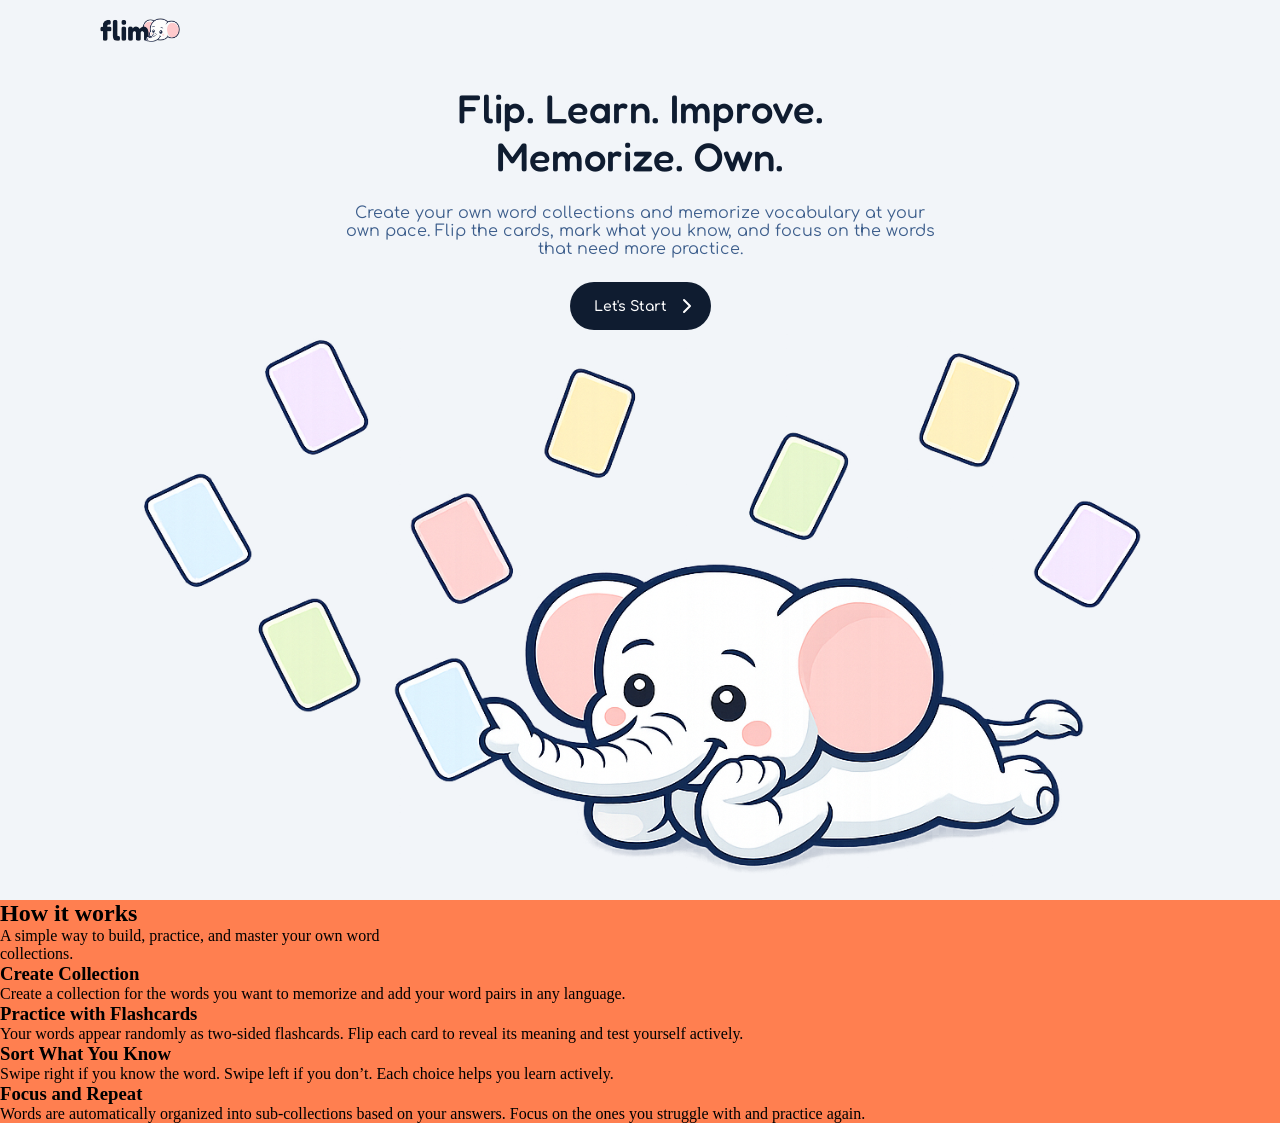
==== index.html @ c34bf639 "feat(landing): add how section structure" ====
<!DOCTYPE html>
<html lang="en">
<head>
    <meta charset="UTF-8">
    <meta name="viewport" content="width=device-width, initial-scale=1.0">
    <link href="https://fonts.googleapis.com/css2?family=Comfortaa:wght@300..700&family=Fredoka:wght@300..700&display=swap" rel="stylesheet">
    <link rel="stylesheet" href="./src/css/base.css">
    <link rel="stylesheet" href="./src/css/landing.css">
    <title>Flimo</title>
</head>
<body>
    <header class="header">
        <img src="./assets/images/flimo-logo.svg" alt="Flimo Logo" class="logo">
    </header>

    <main>
        <section class="hero">
            <div class="hero-content">
                <h1 class="hero-title">
                    Flip. Learn. Improve.<br>
                    Memorize. Own.
                </h1>

                <p class="hero-subtitle">
                    Create your own word collections and memorize vocabulary at your<br> own pace.
                    Flip the cards, mark what you know, and focus on the words<br> that need more practice.
                </p>

                <button class="hero-btn" type="button">
                    <span>Let's Start</span>
                    <svg 
                        xmlns="http://www.w3.org/2000/svg" 
                        viewBox="0 0 24 24">
                        <path d="m9 18 6-6-6-6"/>
                    </svg>
                </button>
            </div>
            <div class="hero-visual">
                <img src="./assets/images/hero-visual.png" alt="Flimo flashcard illustration">
            </div>
        </section>
        <section class="how">
            <div class="how-header">
                <h2 class="how-title">How it works</h2>
                <p class="how-subtitle">A simple way to build, practice, and master your own word<br> collections.</p>
            </div>
            <div class="how-features">
                <div class="feature-card">
                    <div class="feature-icon"></div>
                    <h3 class="feature-title">Create Collection</h3>
                    <p class="feature-text">
                        Create a collection for the words you want 
                        to memorize and add your word pairs in any language.
                    </p>
                </div>
                <div class="feature-card">
                    <div class="feature-icon"></div>
                    <h3 class="feature-title">Practice with Flashcards</h3>
                    <p class="feature-text">
                        Your words appear randomly as two-sided flashcards. 
                        Flip each card to reveal its meaning 
                        and test yourself actively.
                    </p>
                </div>
                <div class="feature-card">
                    <div class="feature-icon"></div>
                    <h3 class="feature-title">Sort What You Know</h3>
                    <p class="feature-text">
                        Swipe right if you know the word. 
                        Swipe left if you don’t. Each choice helps you learn actively.
                    </p>
                </div>
                <div class="feature-card">
                    <div class="feature-icon"></div>
                    <h3 class="feature-title">Focus and Repeat</h3>
                    <p class="feature-text">
                        Words are automatically organized into 
                        sub-collections based on your answers. 
                        Focus on the ones you struggle with and practice again.
                    </p>
                </div>
            </div>
        </section>
    </main>
</body>
</html>
---- src/css/base.css ----
* {
  margin: 0;
  padding: 0;
  box-sizing: border-box;
}
---- src/css/landing.css ----
body {
    background-color: #F2F5F9;
}

.header {
    height: 60px;

    display: flex;
    align-items: center;
    padding-left: 100px;
}

.logo {
    height: 24px;
}

.hero {
    height: calc(100vh - 60px);

    display: flex;
    flex-direction: column;
    align-items: center;
}

.hero-content {
    margin-top: 24px;

    display: flex;
    flex-direction: column;
    align-items: center;
}

.hero-title {
    text-align: center;
    font-family: 'Fredoka', sans-serif;
    font-weight: 500;
    font-size: 40px;
    color: #0F1C30;
}

.hero-subtitle {
    text-align: center;
    font-family: 'Comfortaa', sans-serif;
    font-size: 16px;
    color: #3D5E8C;
    margin-top: 24px;
}

.hero-btn {
    margin-top: 24px;
    padding: 12px 12px 12px 24px;

    display: inline-flex;
    align-items: center;
    gap: 8px;

    border: none;
    border-radius: 24px;
    cursor: pointer;

    font-family: 'Comfortaa', sans-serif;
    font-weight: 600;
    font-size: 14px;
    background-color: #0F1C30;
    color: white;
    transition: all 0.2s ease;
}

.hero-btn:hover {
    background-color: #16253f;
    transform: translateY(-2px);
}

.hero-btn svg {
    width: 24px;
    height: 24px;
    stroke: currentColor;
    stroke-width: 2;
    stroke-linecap: round;
    stroke-linejoin: round;
    fill: none;
}

.hero-visual {
    margin-bottom: 24px;
    display: flex;
    justify-content: center;
    overflow: hidden;
}

.hero-visual img {
    max-width: 100%;
    height: auto;
    display: block;
}

.how {
    background-color: coral;
}
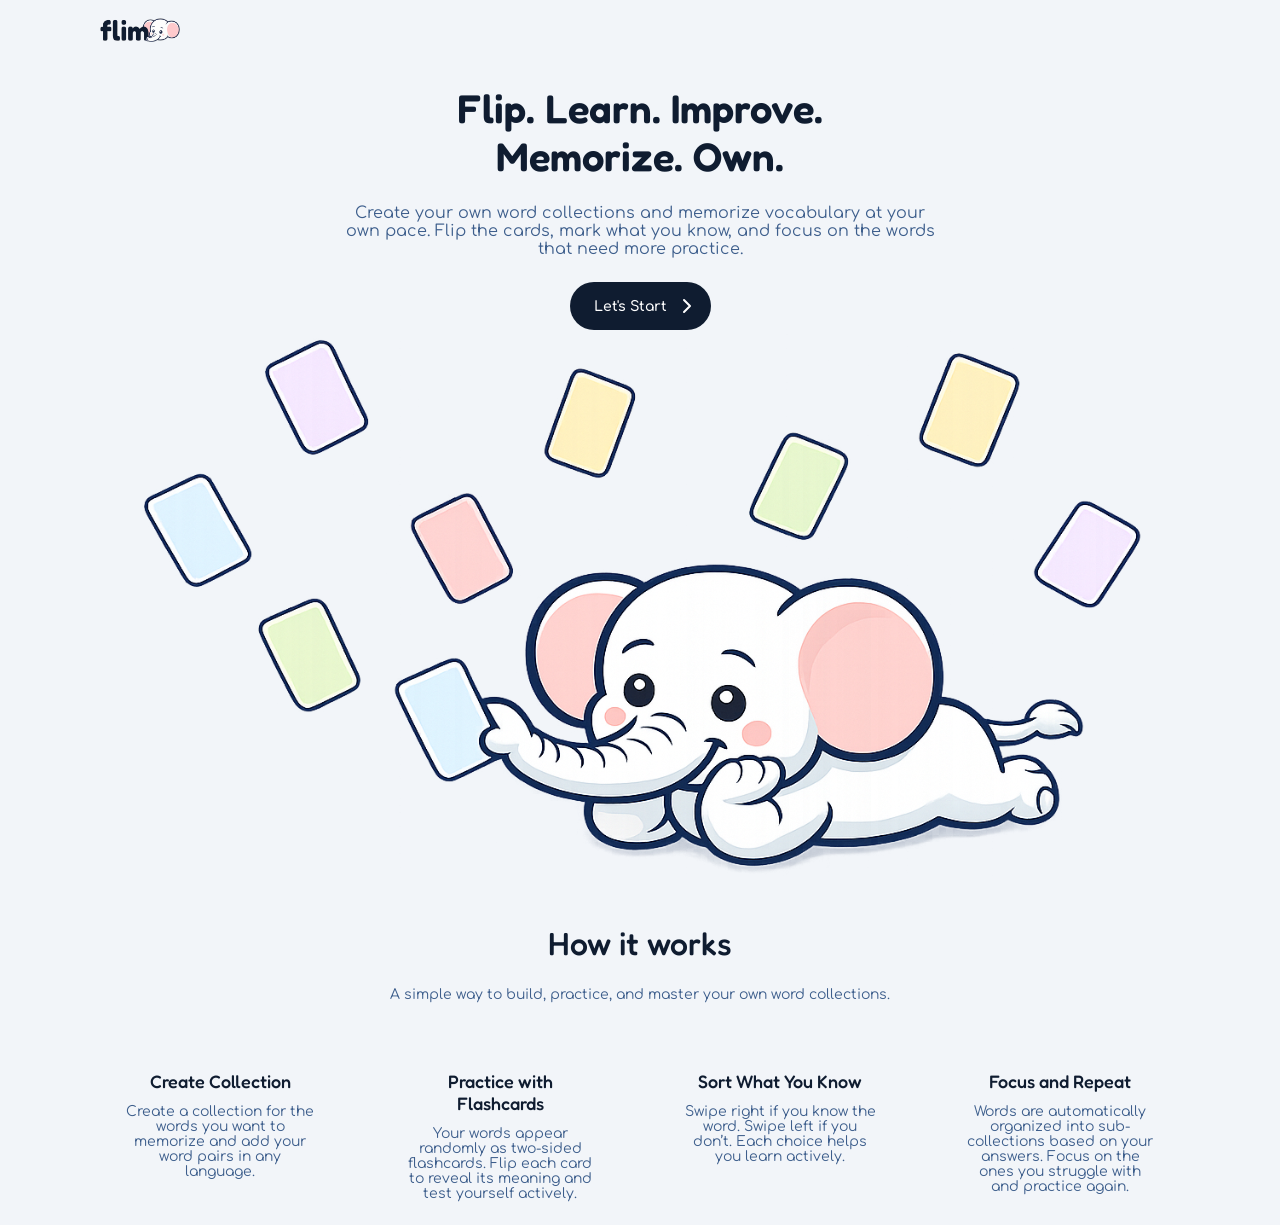
==== commit 9c9dd9c1: "style(landing): add how section grid layout and feature cards" ====
--- a/index.html
+++ b/index.html
@@ -42,7 +42,7 @@
         <section class="how">
             <div class="how-header">
                 <h2 class="how-title">How it works</h2>
-                <p class="how-subtitle">A simple way to build, practice, and master your own word<br> collections.</p>
+                <p class="how-subtitle">A simple way to build, practice, and master your own word collections.</p>
             </div>
             <div class="how-features">
                 <div class="feature-card">
--- a/src/css/landing.css
+++ b/src/css/landing.css
@@ -33,7 +33,7 @@
 .hero-title {
     text-align: center;
     font-family: 'Fredoka', sans-serif;
-    font-weight: 500;
+    font-weight: 600;
     font-size: 40px;
     color: #0F1C30;
 }
@@ -95,5 +95,55 @@
 }
 
 .how {
-    background-color: coral;
+    padding: 0 100px;
+    display: flex;
+    flex-direction: column;
+    align-items: center;
+}
+
+.how-header {
+    margin-top: 24px;
+    text-align: center;
+}
+
+.how-title {
+    font-family: 'Fredoka', sans-serif;
+    font-size: 32px;
+    font-weight: 500;
+    color: #0F1C30;
+}
+
+.how-subtitle {
+    margin-top: 24px;
+    font-family: 'Comfortaa', sans-serif;
+    font-size: 14px;
+    color: #3D5E8C;
+}
+
+.how-features {
+    margin-top: 24px;
+    display: grid;
+    grid-template-columns: repeat(4, 1fr);
+    gap: 40px;
+}
+
+.feature-card {
+    padding: 24px 24px;
+    border-radius: 24px;
+    text-align: center;
+}
+
+.feature-title {
+    margin-top: 20px;
+    font-family: 'Fredoka', sans-serif;
+    font-size: 18px;
+    font-weight: 500;
+    color: #0F1C30;
+}
+
+.feature-text {
+    margin-top: 12px;
+    font-family: 'Comfortaa', sans-serif;
+    font-size: 14px;
+    color: #3D5E8C;
 }
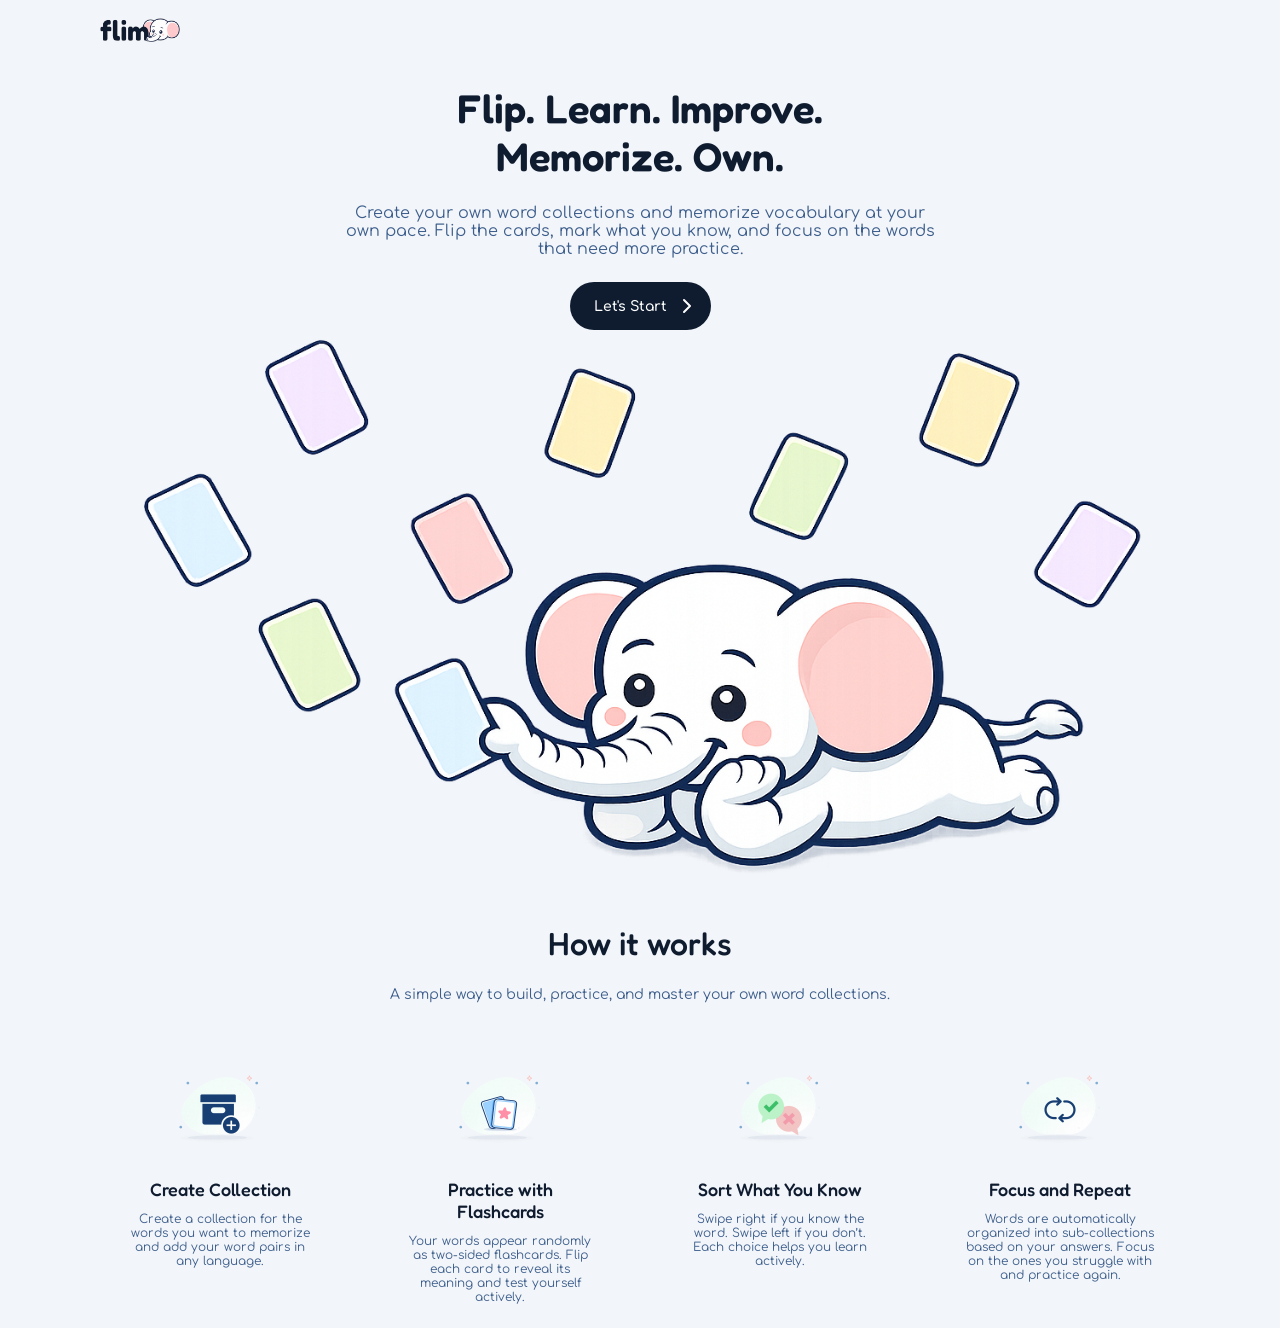
==== commit 443fd115: "feat(landing): add feature icons to how cards" ====
--- a/index.html
+++ b/index.html
@@ -46,7 +46,9 @@
             </div>
             <div class="how-features">
                 <div class="feature-card">
-                    <div class="feature-icon"></div>
+                    <div class="feature-icon">
+                        <img src="./assets/images/icon-collection.png" alt="Create Collection icon">
+                    </div>
                     <h3 class="feature-title">Create Collection</h3>
                     <p class="feature-text">
                         Create a collection for the words you want 
@@ -54,7 +56,9 @@
                     </p>
                 </div>
                 <div class="feature-card">
-                    <div class="feature-icon"></div>
+                    <div class="feature-icon">
+                        <img src="./assets/images/icon-card.png" alt="Create Collection icon">
+                    </div>
                     <h3 class="feature-title">Practice with Flashcards</h3>
                     <p class="feature-text">
                         Your words appear randomly as two-sided flashcards. 
@@ -63,7 +67,9 @@
                     </p>
                 </div>
                 <div class="feature-card">
-                    <div class="feature-icon"></div>
+                    <div class="feature-icon">
+                        <img src="./assets/images/icon-tf.png" alt="Create Collection icon">
+                    </div>
                     <h3 class="feature-title">Sort What You Know</h3>
                     <p class="feature-text">
                         Swipe right if you know the word. 
@@ -71,7 +77,9 @@
                     </p>
                 </div>
                 <div class="feature-card">
-                    <div class="feature-icon"></div>
+                    <div class="feature-icon">
+                        <img src="./assets/images/icon-loop.png" alt="Create Collection icon">
+                    </div>
                     <h3 class="feature-title">Focus and Repeat</h3>
                     <p class="feature-text">
                         Words are automatically organized into 
--- a/src/css/landing.css
+++ b/src/css/landing.css
@@ -134,7 +134,6 @@
 }
 
 .feature-title {
-    margin-top: 20px;
     font-family: 'Fredoka', sans-serif;
     font-size: 18px;
     font-weight: 500;
@@ -144,6 +143,20 @@
 .feature-text {
     margin-top: 12px;
     font-family: 'Comfortaa', sans-serif;
-    font-size: 14px;
+    font-size: 12px;
     color: #3D5E8C;
+}
+
+.feature-icon {
+    margin: 0 auto;
+    display: flex;
+    align-items: center;
+    justify-content: center;
+}
+
+.feature-icon img{
+    width: 128px;
+    height: auto;
+    object-fit: contain;
+    display: block;
 }
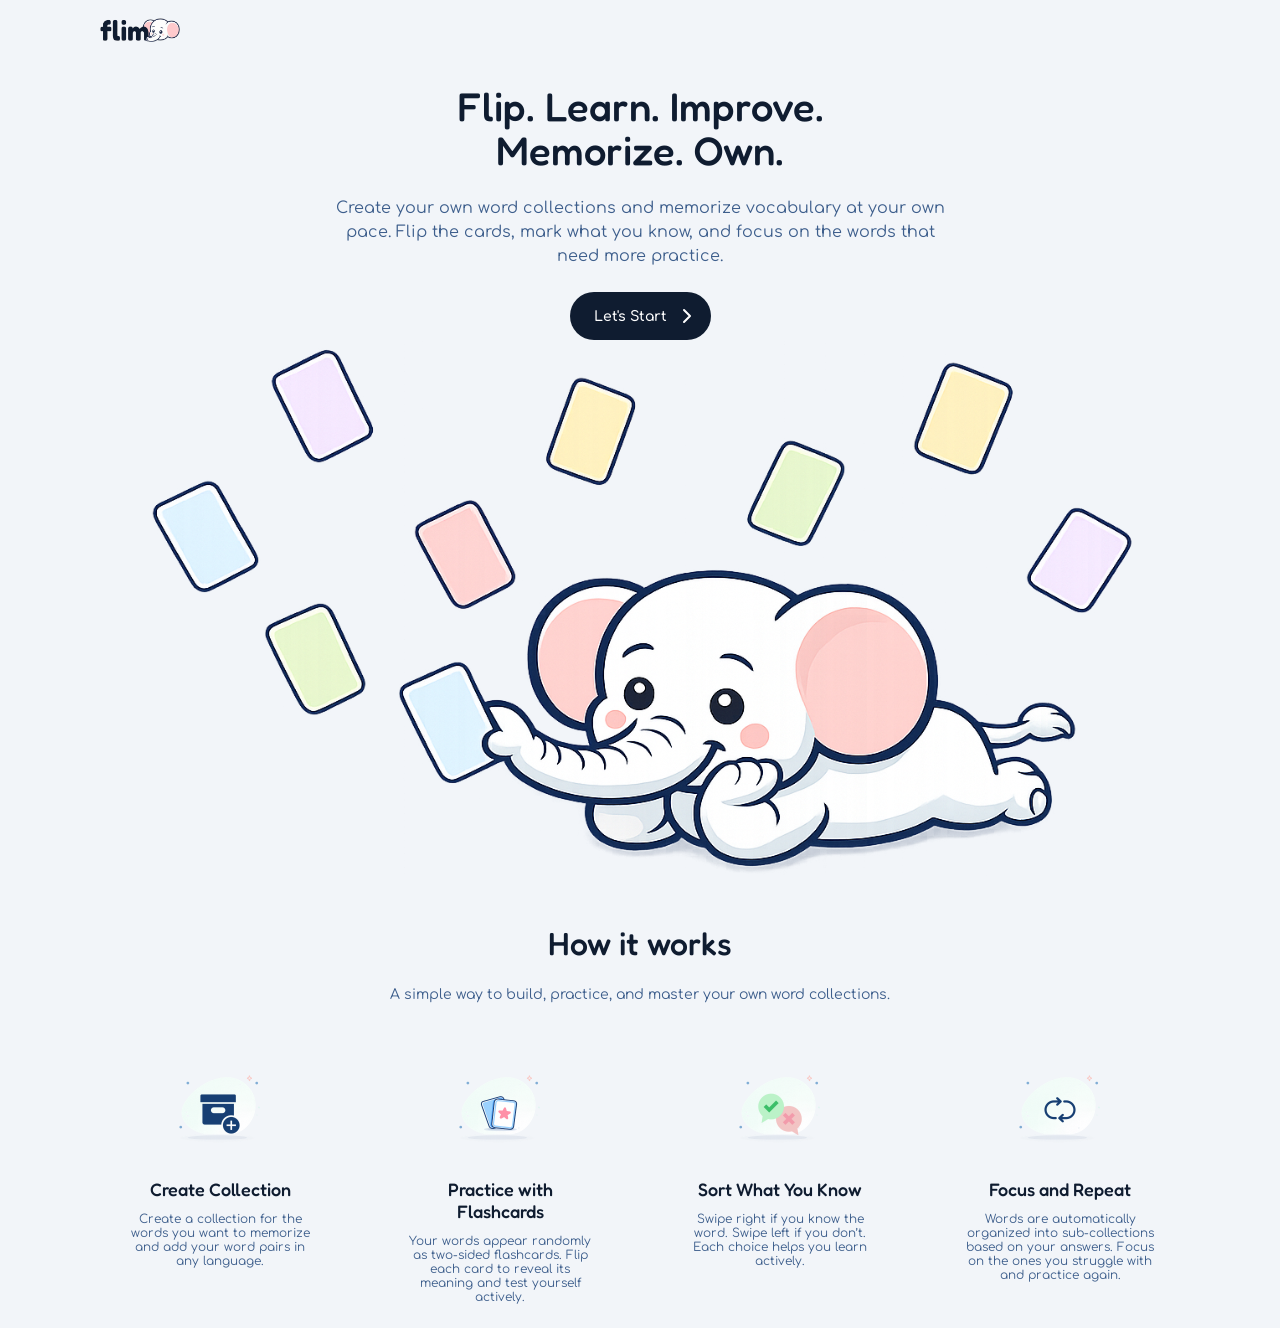
==== commit 6352af98: "refactor(landing): remove br tags and rely on css wrapping" ====
--- a/index.html
+++ b/index.html
@@ -17,13 +17,12 @@
         <section class="hero">
             <div class="hero-content">
                 <h1 class="hero-title">
-                    Flip. Learn. Improve.<br>
-                    Memorize. Own.
+                    Flip. Learn. Improve. Memorize. Own.
                 </h1>
 
                 <p class="hero-subtitle">
-                    Create your own word collections and memorize vocabulary at your<br> own pace.
-                    Flip the cards, mark what you know, and focus on the words<br> that need more practice.
+                    Create your own word collections and memorize vocabulary at your own pace. 
+                    Flip the cards, mark what you know, and focus on the words that need more practice.
                 </p>
 
                 <button class="hero-btn" type="button">
--- a/src/css/landing.css
+++ b/src/css/landing.css
@@ -31,14 +31,18 @@
 }
 
 .hero-title {
+    max-width: 520px;
+    line-height: 1.1;
     text-align: center;
     font-family: 'Fredoka', sans-serif;
-    font-weight: 600;
+    font-weight: 500;
     font-size: 40px;
     color: #0F1C30;
 }
 
 .hero-subtitle {
+    max-width: 620px;
+    line-height: 1.5;
     text-align: center;
     font-family: 'Comfortaa', sans-serif;
     font-size: 16px;
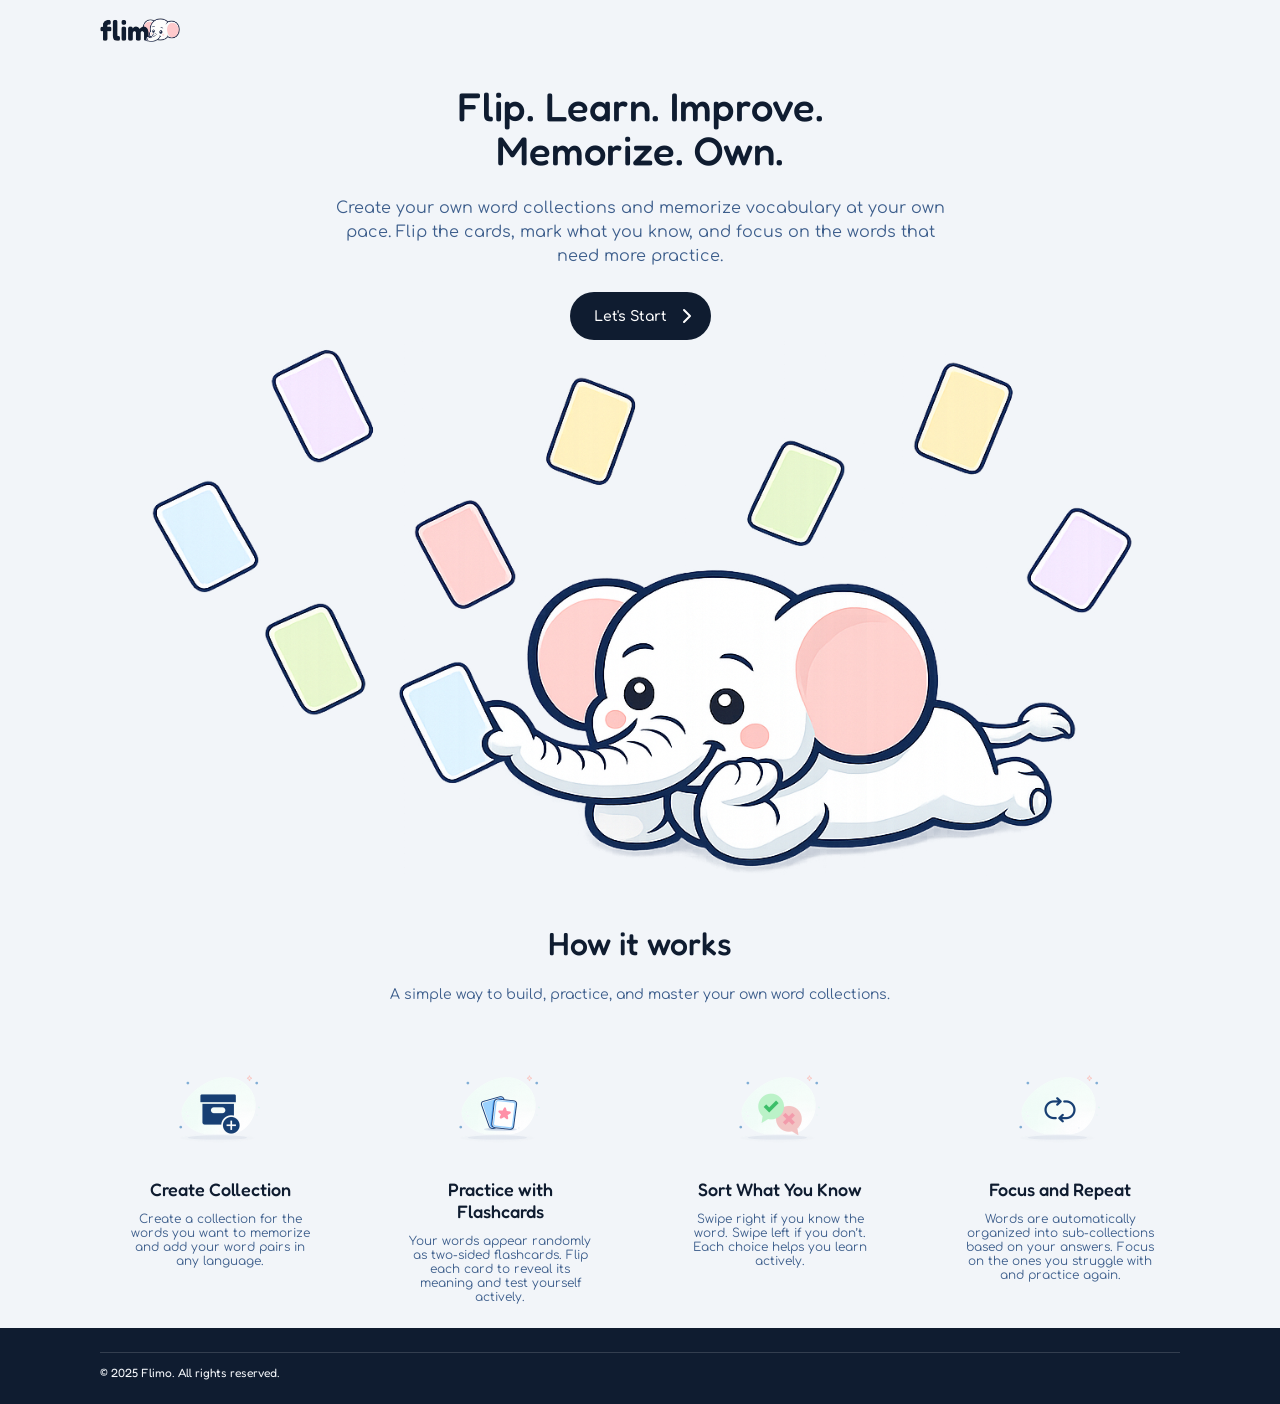
==== commit e9325fd7: "feat(landing): add styled footer with divider and layout" ====
--- a/index.html
+++ b/index.html
@@ -89,5 +89,11 @@
             </div>
         </section>
     </main>
+    <footer class="footer">
+        <div class="divider"></div>
+        <div class="footer-content">
+            <p class="footer-text">© 2025 Flimo. All rights reserved.</p>
+        </div>
+    </footer>
 </body>
 </html>
--- a/src/css/landing.css
+++ b/src/css/landing.css
@@ -163,4 +163,25 @@
     height: auto;
     object-fit: contain;
     display: block;
+}
+
+.footer {
+  padding: 24px 100px;
+  background-color: #0F1C30;
+
+  display: flex;
+  flex-direction: column;
+  gap: 12px;
+}
+
+.divider {
+  height: 1px;
+  width: 100%;
+  background-color: rgba(255, 255, 255, 0.15);
+}
+
+.footer-text {
+    font-family: 'Fredoka', sans-serif;
+    font-size: 12px;
+    color: #F2F5F9;
 }
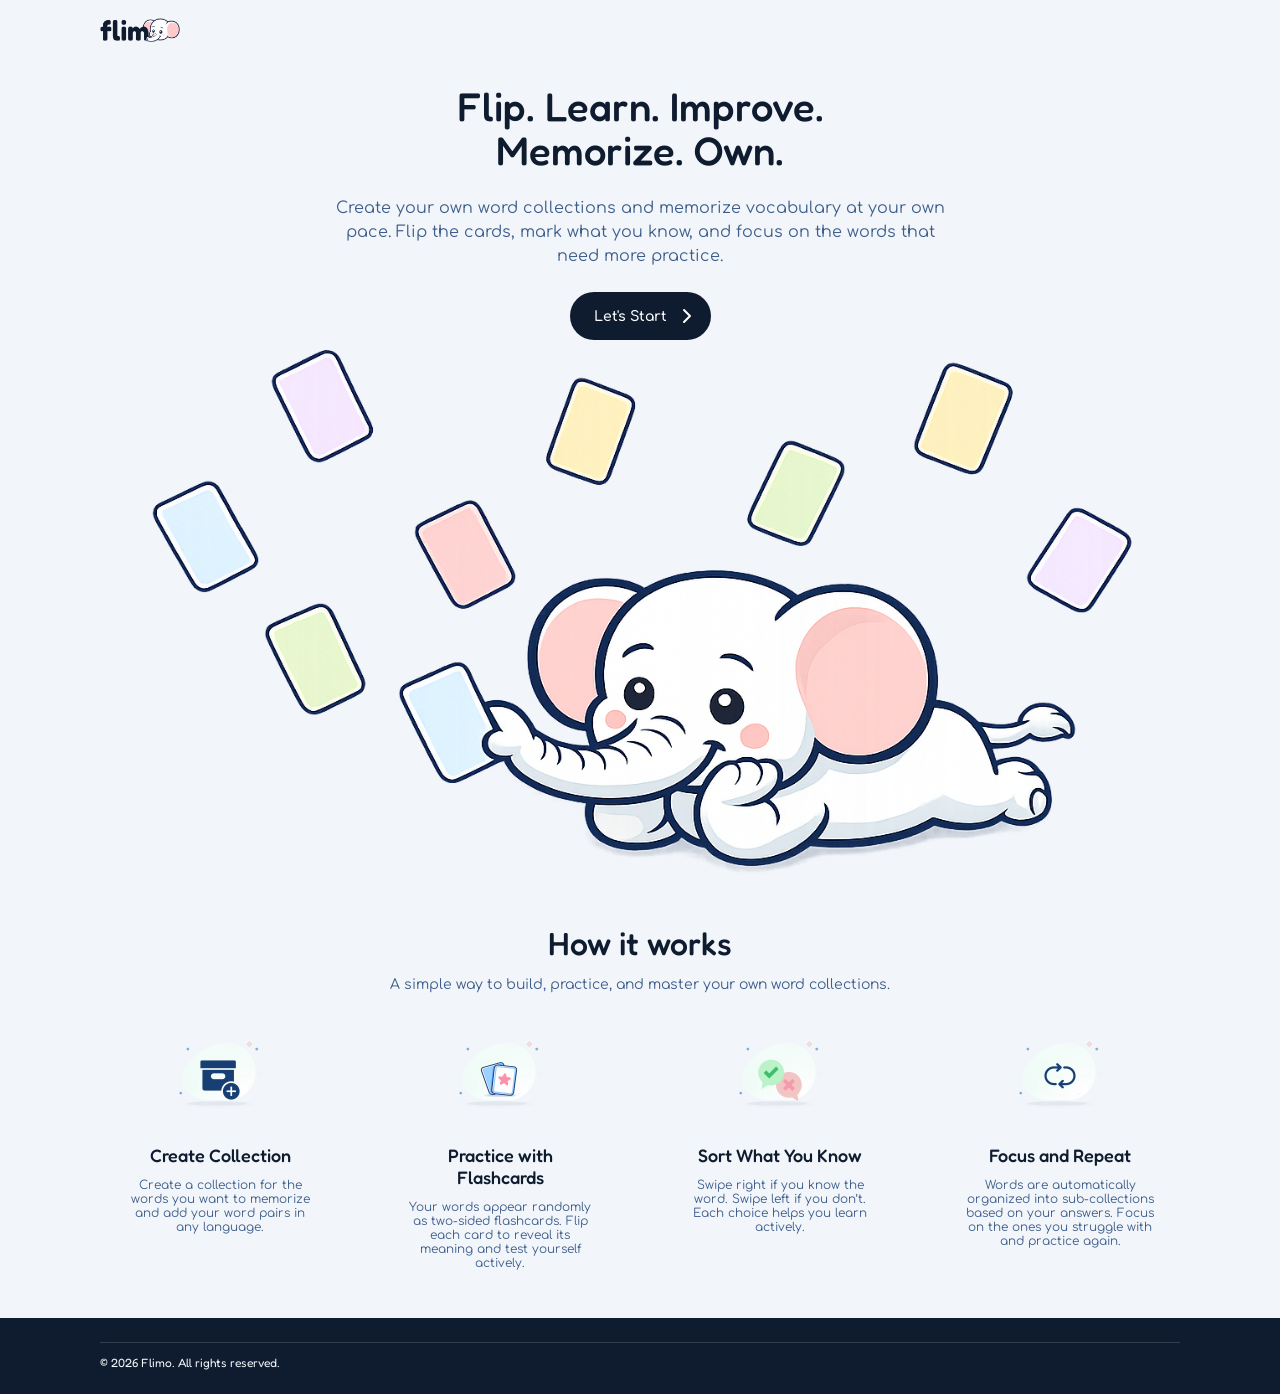
==== commit b22c6d02: "fix(landing): update footer year to 2026" ====
--- a/index.html
+++ b/index.html
@@ -92,7 +92,7 @@
     <footer class="footer">
         <div class="divider"></div>
         <div class="footer-content">
-            <p class="footer-text">© 2025 Flimo. All rights reserved.</p>
+            <p class="footer-text">© 2026 Flimo. All rights reserved.</p>
         </div>
     </footer>
 </body>
--- a/src/css/landing.css
+++ b/src/css/landing.css
@@ -99,7 +99,7 @@
 }
 
 .how {
-    padding: 0 100px;
+    padding: 0 100px 24px 100px;
     display: flex;
     flex-direction: column;
     align-items: center;
@@ -118,14 +118,13 @@
 }
 
 .how-subtitle {
-    margin-top: 24px;
+    margin-top: 14px;
     font-family: 'Comfortaa', sans-serif;
     font-size: 14px;
     color: #3D5E8C;
 }
 
 .how-features {
-    margin-top: 24px;
     display: grid;
     grid-template-columns: repeat(4, 1fr);
     gap: 40px;
